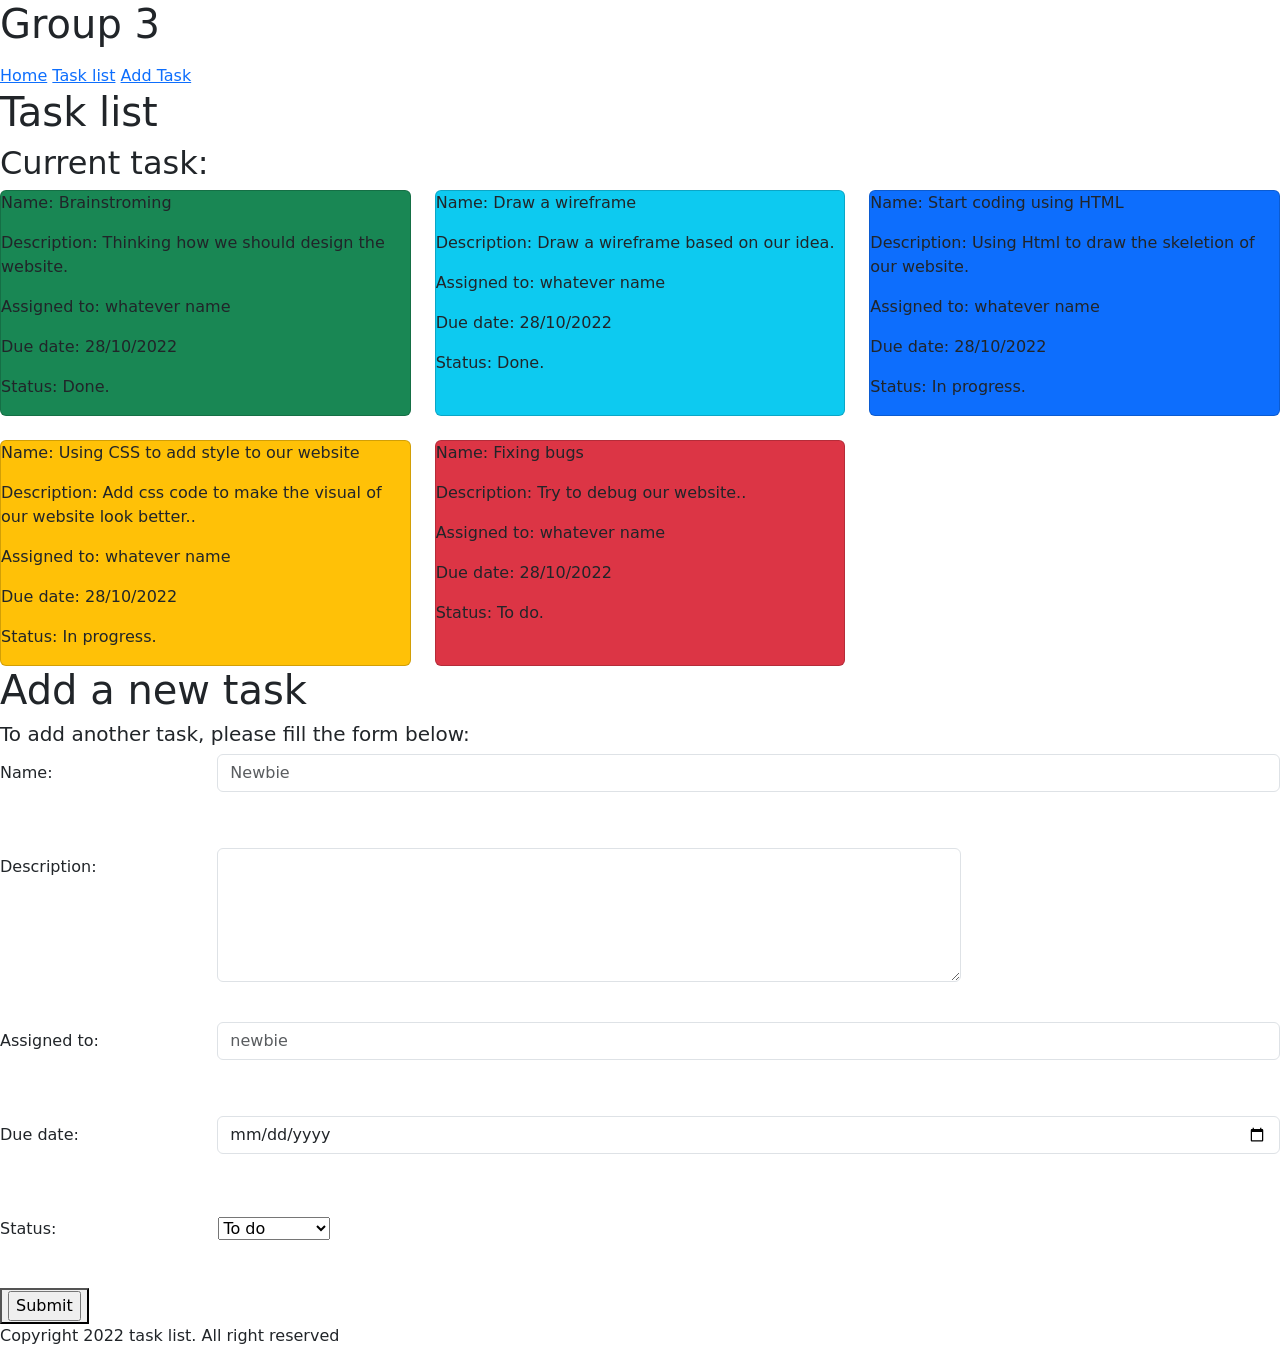
==== index.html @ b773ab02 "modified javascript to make the cardboard display on screen, not working properly!" ====
<!DOCTYPE html>
<html>

<head>
    <title>Group 3 Website</title>
    <meta charset="UTF-8">
    <meta name="viewport" content="width=device-width, initial-scale=4">
    <link rel="stylesheet" href="./style.css">
    

    <!-- CSS only -->
    <link href="https://cdn.jsdelivr.net/npm/bootstrap@5.2.2/dist/css/bootstrap.min.css" rel="stylesheet"
        integrity="sha384-Zenh87qX5JnK2Jl0vWa8Ck2rdkQ2Bzep5IDxbcnCeuOxjzrPF/et3URy9Bv1WTRi" crossorigin="anonymous">
</head>

<body>
    <header>
        <h1>Group 3</h1>
        <p id="date"></p>
    </header>

    <nav>
        <a href="https://hungnewbie.github.io/project-based-on-wireframe/">Home</a>
        <a href="#task">Task list</a>
        <a href="#new">Add Task</a>
    </nav>

    <div class="big-container" id="task">
        <h1>Task list</h1>
        <h2>Current task:</h2>

        <div class="row row-cols-1 row-cols-md-3 g-4" >
            <!-- First card h-100 goes here -->
            <div class="col box1">
                <div class="card h-100 bg-success">
                    <div class="task-box1">
                        <p>Name: Brainstroming
                        <p>Description: Thinking how we should design the website.</p>
                        <p>Assigned to: whatever name</p>
                        <p>Due date: 28/10/2022</p>
                        <p>Status: Done.</p>
                    </div>
                </div>
            </div>


            <!-- First card h-100 goes here -->
            <div class="col box2">
                <div class="card h-100 bg-info">
                    <div class="task-box2">
                        <p>Name: Draw a wireframe
                        <p>Description: Draw a wireframe based on our idea.</p>
                        <p>Assigned to: whatever name</p>
                        <p>Due date: 28/10/2022</p>
                        <p>Status: Done.</p>
                    </div>
                </div>
            </div>

            <!-- First card h-100 goes here -->
            <div class="col box3">
                <div class="card h-100 bg-primary">
                    <div class="task-box3">
                        <p>Name: Start coding using HTML
                        <p>Description: Using Html to draw the skeletion of our website.</p>
                        <p>Assigned to: whatever name</p>
                        <p>Due date: 28/10/2022</p>
                        <p>Status: In progress.</p>
                    </div>
                </div>
            </div>

            <!-- First card h-100 goes here -->
            <div class="col box4">
                <div class="card h-100 bg-warning">
                    <div class="task-box4">
                        <p>Name: Using CSS to add style to our website
                        <p>Description: Add css code to make the visual of our website look better..</p>
                        <p>Assigned to: whatever name</p>
                        <p>Due date: 28/10/2022</p>
                        <p>Status: In progress.</p>
                    </div>
                </div>
            </div>

            <!-- First card h-100 goes here -->
            <div class="col box5">
                <div class="card h-100 bg-danger">
                    <div class="task-box5">
                        <p>Name: Fixing bugs</p>
                        <p>Description: Try to debug our website..</p>
                        <p>Assigned to: whatever name</p>
                        <p>Due date: 28/10/2022</p>
                        <p>Status: To do.</p>
                    </div>
                </div>
            </div>
            <div id="list-items"></div>
        </div>
    </div>
    <div class ="new-task" id="new">
        <h1>Add a new task</h1>
        <h5>To add another task, please fill the form below:</h5>
    <div class="form">
            <form id="form">
            <div class="mb-3 row">
                <label for="name" class="col-sm-2 col-form-label">Name: </label>
                <div class="col-sm-10">
                    <input type="text" class="form-control" name="name" id="name" placeholder="Newbie">
                      <!-- pattern="[a-zA-Z]+" minlength="2" --> 
                      <p id="valid"></p>
                </div>
            </div>
            <br>
            <div class="mb-3 row">
                <label for="description" class="col-sm-2 col-form-label">Description: </label>
                <div class="col-sm-10">
                    <textarea class="form-control" style="width: 70%"  id="taskDescription" rows="5"></textarea>
                    <div class="valid-feedback">Great job!</div>
                    <div class="invalid-feedback">Minimum of 15 characters is required.</div>
                </div>
            </div> 
            <br>
            <div class="mb-3 row">
                <label for="assign" class="col-sm-2 col-form-label">Assigned to: </label>
                <div class="col-sm-10">
                    <input type="tel" class="form-control" name="assign" id="assign" placeholder="newbie">
                    <p id="errorMsg"></p>
                </div>
            </div>
            <br>
            <div class="mb-3 row">
                <label for="date" class="col-sm-2 col-form-label">Due date: </label>
                <div class="col-sm-10">
                    <input type="date" class="form-control" name="date" id="dueDate" row row-cols-4 row-cols-md-2 g-445678>
                    <p id="valid1"></p>
                </div>
            </div>
            <br>
            <div class="mb-3 row">
                <section class="drop-down">
                    <label for="status" class="col-sm-2 col-form-label">Status: </label>
                    <select name="status" id="status">
                        <option value="to do">To do</option>
                        <option value="progress">In progress</option>
                        <option value="review">Review</option>
                        <option value="done">Done</option>
                    </select>
                </section>
            </div>
            <br>
            <div>
               <button><input type="submit" value="Submit" id="btnSubmit" onclick="validateTaskForm(), newCardboard()"/></button>
            </div>
        </form>
    </div>
    </div>
                   <!--task description -->



    <footer>
        <p>Copyright 2022 task list. All right reserved</p>
    </footer>
    <script type="module" src="./formValidate.js"></script>
    <script type = "module" src="./test.js"></script>
    <!-- JavaScript Bundle with Popper -->
    <script src="https://cdn.jsdelivr.net/npm/bootstrap@5.2.2/dist/js/bootstrap.bundle.min.js"
        integrity="sha384-OERcA2EqjJCMA+/3y+gxIOqMEjwtxJY7qPCqsdltbNJuaOe923+mo//f6V8Qbsw3"
        crossorigin="anonymous"></script>
    <script src="https://cdn.jsdelivr.net/npm/@popperjs/core@2.11.6/dist/umd/popper.min.js"
        integrity="sha384-oBqDVmMz9ATKxIep9tiCxS/Z9fNfEXiDAYTujMAeBAsjFuCZSmKbSSUnQlmh/jp3"
        crossorigin="anonymous"></script>
    <script src="https://cdn.jsdelivr.net/npm/bootstrap@5.2.2/dist/js/bootstrap.min.js"
        integrity="sha384-IDwe1+LCz02ROU9k972gdyvl+AESN10+x7tBKgc9I5HFtuNz0wWnPclzo6p9vxnk"
        crossorigin="anonymous"></script>
</body>

</html>
</body>

</html>
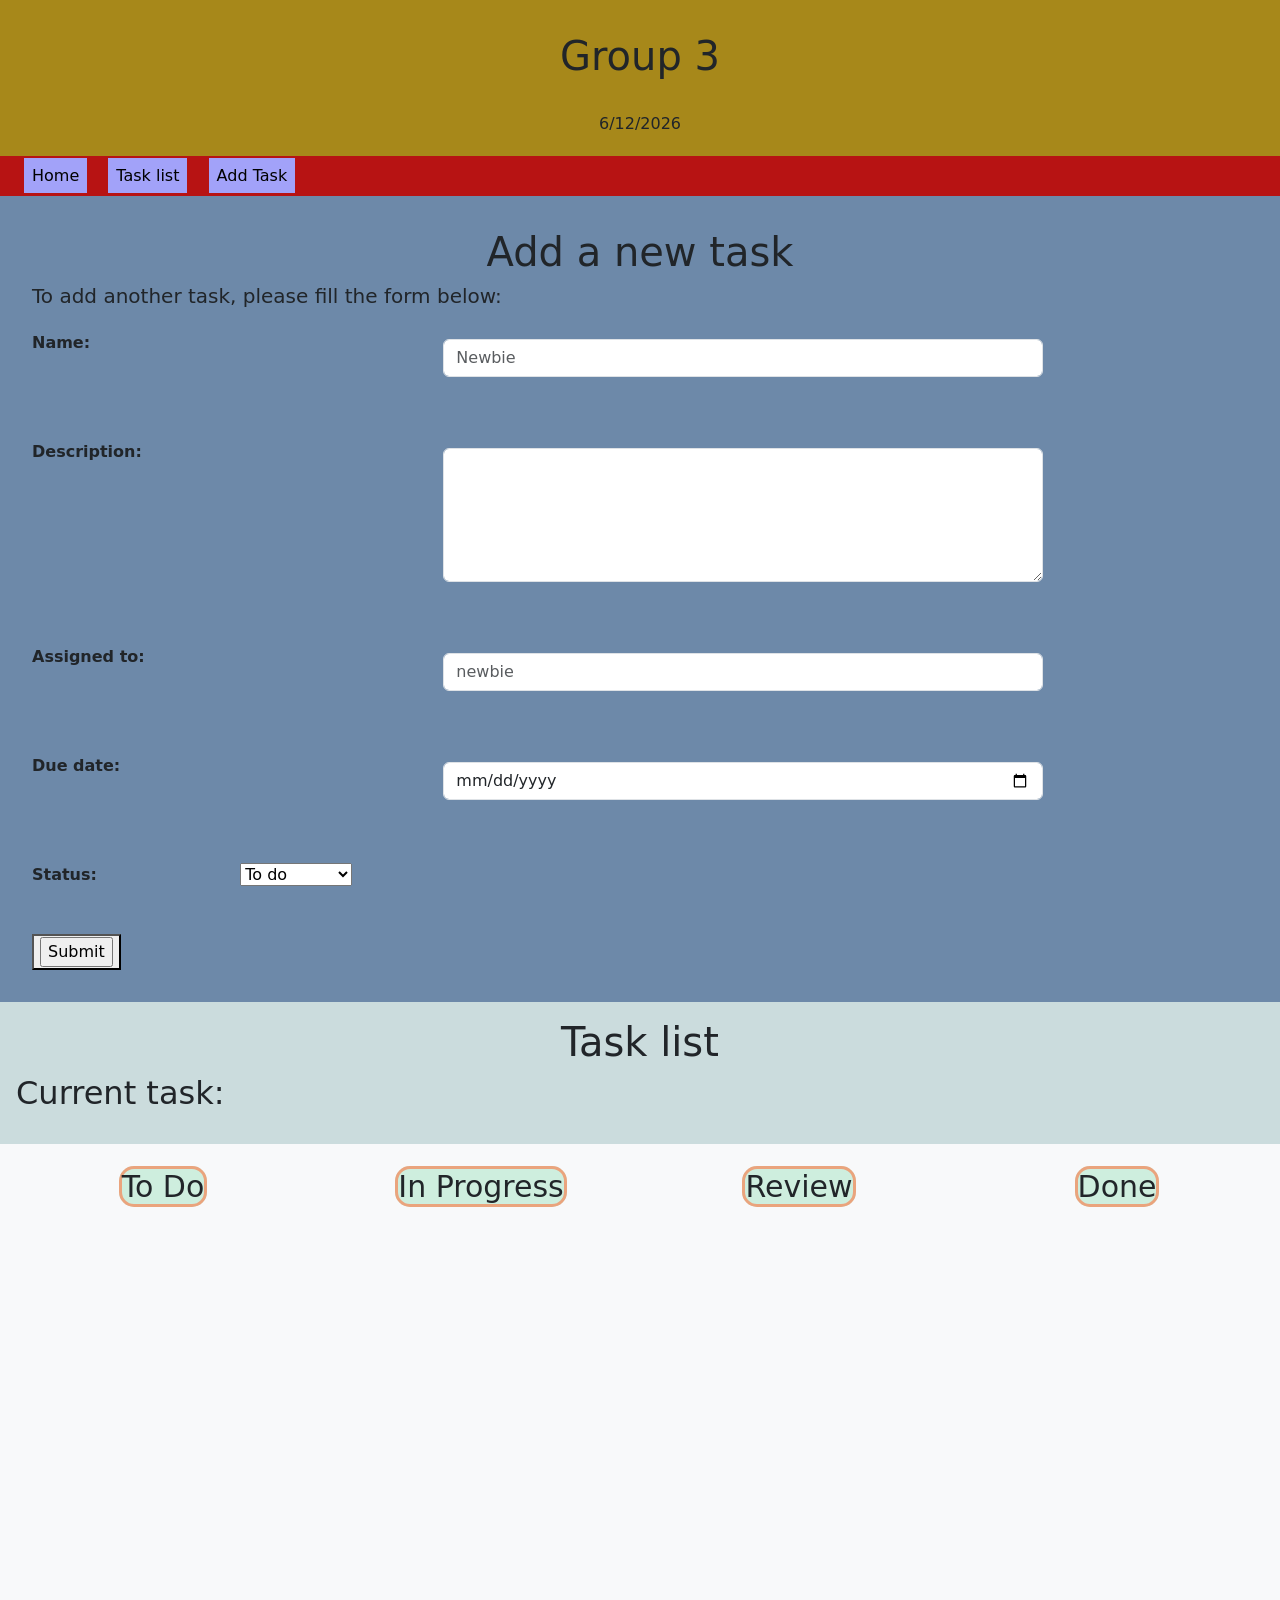
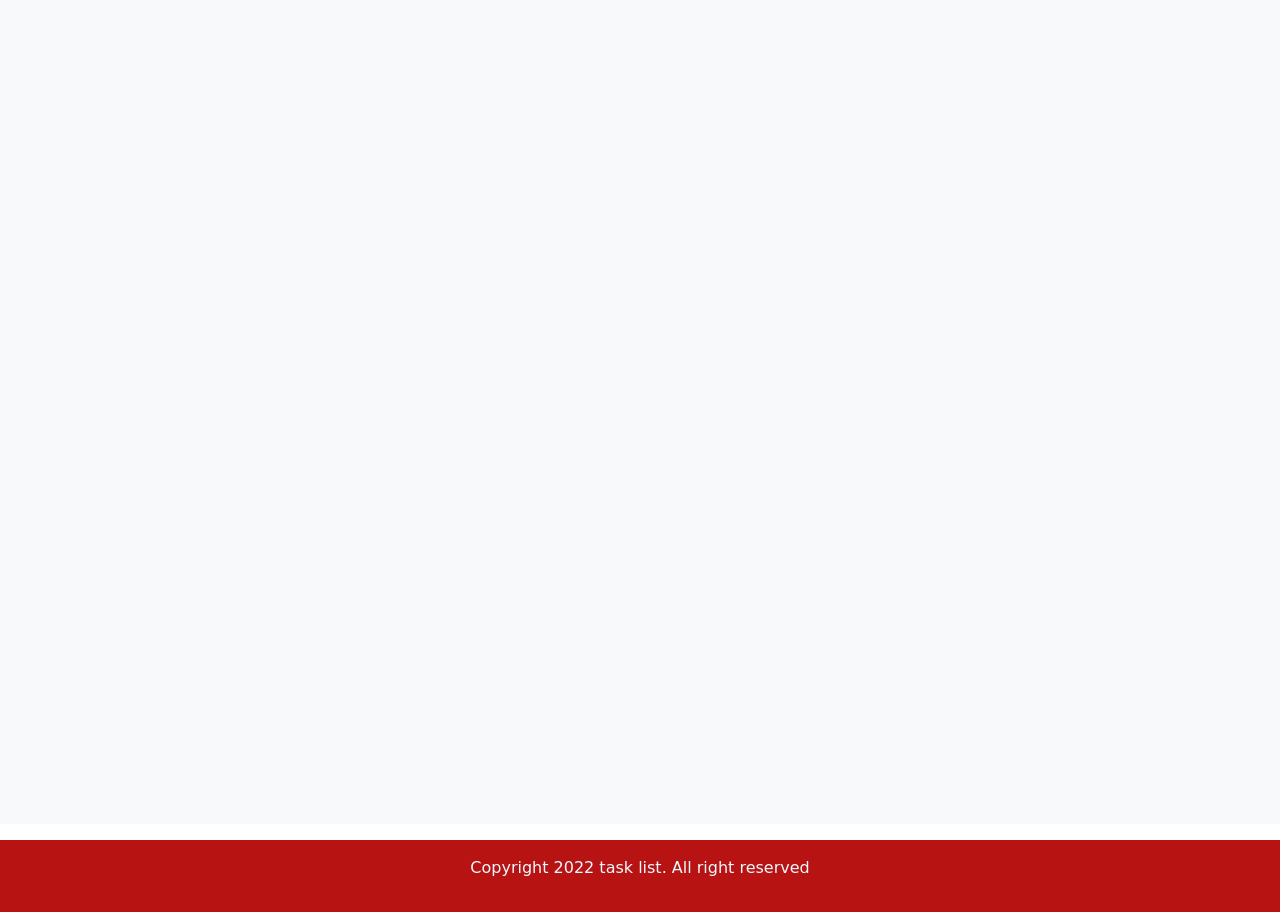
==== commit c6133610: "Delete button not working properly, Done button not working" ====
--- a/index.html
+++ b/index.html
@@ -25,79 +25,7 @@
         <a href="#new">Add Task</a>
     </nav>
 
-    <div class="big-container" id="task">
-        <h1>Task list</h1>
-        <h2>Current task:</h2>
 
-        <div class="row row-cols-1 row-cols-md-3 g-4" >
-            <!-- First card h-100 goes here -->
-            <div class="col box1">
-                <div class="card h-100 bg-success">
-                    <div class="task-box1">
-                        <p>Name: Brainstroming
-                        <p>Description: Thinking how we should design the website.</p>
-                        <p>Assigned to: whatever name</p>
-                        <p>Due date: 28/10/2022</p>
-                        <p>Status: Done.</p>
-                    </div>
-                </div>
-            </div>
-
-
-            <!-- First card h-100 goes here -->
-            <div class="col box2">
-                <div class="card h-100 bg-info">
-                    <div class="task-box2">
-                        <p>Name: Draw a wireframe
-                        <p>Description: Draw a wireframe based on our idea.</p>
-                        <p>Assigned to: whatever name</p>
-                        <p>Due date: 28/10/2022</p>
-                        <p>Status: Done.</p>
-                    </div>
-                </div>
-            </div>
-
-            <!-- First card h-100 goes here -->
-            <div class="col box3">
-                <div class="card h-100 bg-primary">
-                    <div class="task-box3">
-                        <p>Name: Start coding using HTML
-                        <p>Description: Using Html to draw the skeletion of our website.</p>
-                        <p>Assigned to: whatever name</p>
-                        <p>Due date: 28/10/2022</p>
-                        <p>Status: In progress.</p>
-                    </div>
-                </div>
-            </div>
-
-            <!-- First card h-100 goes here -->
-            <div class="col box4">
-                <div class="card h-100 bg-warning">
-                    <div class="task-box4">
-                        <p>Name: Using CSS to add style to our website
-                        <p>Description: Add css code to make the visual of our website look better..</p>
-                        <p>Assigned to: whatever name</p>
-                        <p>Due date: 28/10/2022</p>
-                        <p>Status: In progress.</p>
-                    </div>
-                </div>
-            </div>
-
-            <!-- First card h-100 goes here -->
-            <div class="col box5">
-                <div class="card h-100 bg-danger">
-                    <div class="task-box5">
-                        <p>Name: Fixing bugs</p>
-                        <p>Description: Try to debug our website..</p>
-                        <p>Assigned to: whatever name</p>
-                        <p>Due date: 28/10/2022</p>
-                        <p>Status: To do.</p>
-                    </div>
-                </div>
-            </div>
-            <div id="list-items"></div>
-        </div>
-    </div>
     <div class ="new-task" id="new">
         <h1>Add a new task</h1>
         <h5>To add another task, please fill the form below:</h5>
@@ -107,7 +35,6 @@
                 <label for="name" class="col-sm-2 col-form-label">Name: </label>
                 <div class="col-sm-10">
                     <input type="text" class="form-control" name="name" id="name" placeholder="Newbie">
-                      <!-- pattern="[a-zA-Z]+" minlength="2" --> 
                       <p id="valid"></p>
                 </div>
             </div>
@@ -115,9 +42,8 @@
             <div class="mb-3 row">
                 <label for="description" class="col-sm-2 col-form-label">Description: </label>
                 <div class="col-sm-10">
-                    <textarea class="form-control" style="width: 70%"  id="taskDescription" rows="5"></textarea>
-                    <div class="valid-feedback">Great job!</div>
-                    <div class="invalid-feedback">Minimum of 15 characters is required.</div>
+                    <textarea class="form-control"  name="description" id="description" rows="5"></textarea>
+                    <p id="valid2"></p>
                 </div>
             </div> 
             <br>
@@ -141,29 +67,52 @@
                 <section class="drop-down">
                     <label for="status" class="col-sm-2 col-form-label">Status: </label>
                     <select name="status" id="status">
-                        <option value="to do">To do</option>
-                        <option value="progress">In progress</option>
-                        <option value="review">Review</option>
-                        <option value="done">Done</option>
+                        <option value="To Do">To do</option>
+                        <option value="In Progress">In progress</option>
+                        <option value="Review">Review</option>
+                        <option value="Done">Done</option>
                     </select>
                 </section>
             </div>
             <br>
             <div>
-               <button><input type="submit" value="Submit" id="btnSubmit" onclick="validateTaskForm(), newCardboard()"/></button>
+               <button><input type="submit" value="Submit" id="btnSubmit" /></button>
             </div>
         </form>
     </div>
     </div>
+    <div class="big-container" id="task">
+        <h1>Task list</h1>
+        <h2>Current task:</h2>      
+            <div id="list-items"></div>
+        </div>
+    </div>
                    <!--task description -->
-
+                   <div class="d-flex justify-content-center  bg-light mb-3 p-1" style="height: 100vw;" id="tasksList">
+                    <div class="col-md-3 text-center tasksList  mt-3">
+                      <span style="font-size: 30px; border: 3px solid rgba(243, 143, 97, 0.774);  border-radius: 15px; background-color: rgb(206, 238, 222);" class=" pl-5 pr-5">To Do</span>
+                      <div class="col" id="todo"></div>
+                    </div>
+                    <div class="col-md-3 text-center tasksList  mt-3">
+                      <span style="font-size: 30px; border: 3px solid rgba(243, 143, 97, 0.774);  border-radius: 15px; background-color: rgb(206, 238, 222);" class=" pl-5 pr-5">In Progress</span>
+                      <div class="col" id="inprog"></div>
+                    </div>
+                    <div class="col-md-3 text-center tasksList  mt-3">
+                      <span style="font-size: 30px; border: 3px solid rgba(243, 143, 97, 0.774);  border-radius: 15px; background-color: rgb(206, 238, 222);" class=" pl-5 pr-5">Review</span>
+                      <div class="col" id="review"></div>
+                    </div>
+                    <div class="col-md-3 text-center tasksList  mt-3">
+                      <span style="font-size: 30px; border: 3px solid rgba(243, 143, 97, 0.774);  border-radius: 15px; background-color: rgb(206, 238, 222);" class=" pl-5 pr-5">Done</span>
+                      <div class="col" id="done"></div>
+                    </div>
+                   </div>
 
 
     <footer>
         <p>Copyright 2022 task list. All right reserved</p>
     </footer>
-    <script type="module" src="./formValidate.js"></script>
-    <script type = "module" src="./test.js"></script>
+   <!-- <script  src="./test2.js"></script> -->
+    <script  src="./test3.js"></script>
     <!-- JavaScript Bundle with Popper -->
     <script src="https://cdn.jsdelivr.net/npm/bootstrap@5.2.2/dist/js/bootstrap.bundle.min.js"
         integrity="sha384-OERcA2EqjJCMA+/3y+gxIOqMEjwtxJY7qPCqsdltbNJuaOe923+mo//f6V8Qbsw3"
--- a/style.css
+++ b/style.css
@@ -0,0 +1,92 @@
+html {
+    text-align: center;
+    color: red;
+    font-size: 16px;
+}
+
+nav {
+    background-color: #b71313;
+    text-align: left;
+    padding: 0.5rem;
+}
+
+nav a {
+    margin-left: 1rem;
+    padding: 0.5rem;
+    list-style: none;
+    text-decoration: none;
+    color:black;
+    background-color: #a2a2f9;
+}
+
+header h1 {
+    background-color: #a7881a;
+    padding: 2rem;
+    margin: 0;
+}
+
+.big-container {
+    background-color: #cbdcdd;
+    padding: 1rem;
+}
+
+.big-container h2 {
+    padding-bottom: 0.5rem;
+    text-align: left;
+}
+
+.new-task {
+    background-color: #6d89a9;
+    padding: 2rem;
+}
+
+.new-task h5 {
+    margin-bottom: 1rem;
+    text-align: left;
+}
+
+.form {
+    text-align: left;
+    font-weight: bold;
+}
+
+.submit {
+    text-align: center;
+}
+
+footer {
+    padding: 1rem;
+    background-color: #b71313;
+    color:aliceblue;
+}
+
+@media only screen and (max-width: 350px)  {
+    nav a{
+        max-width: 100%;
+        display: flex;
+        flex-wrap: wrap;        
+        justify-content: center;
+    }
+
+    nav {
+        background-color: #a2a2f9;
+    }
+}
+
+.form-control {
+    margin: 0 auto; 
+    margin-bottom: 15px;
+    margin-top: 15px;
+    max-width: 600px;
+}
+
+.valid-feedback, .invalid-feedback, #valid, #valid1, #valid2, #errorMsg {
+    text-align: center;
+    color: rgb(143, 38, 59);
+}
+
+#date {
+    background-color: #a7881a;
+    margin-bottom: 0px;
+    padding-bottom: 20px;
+}
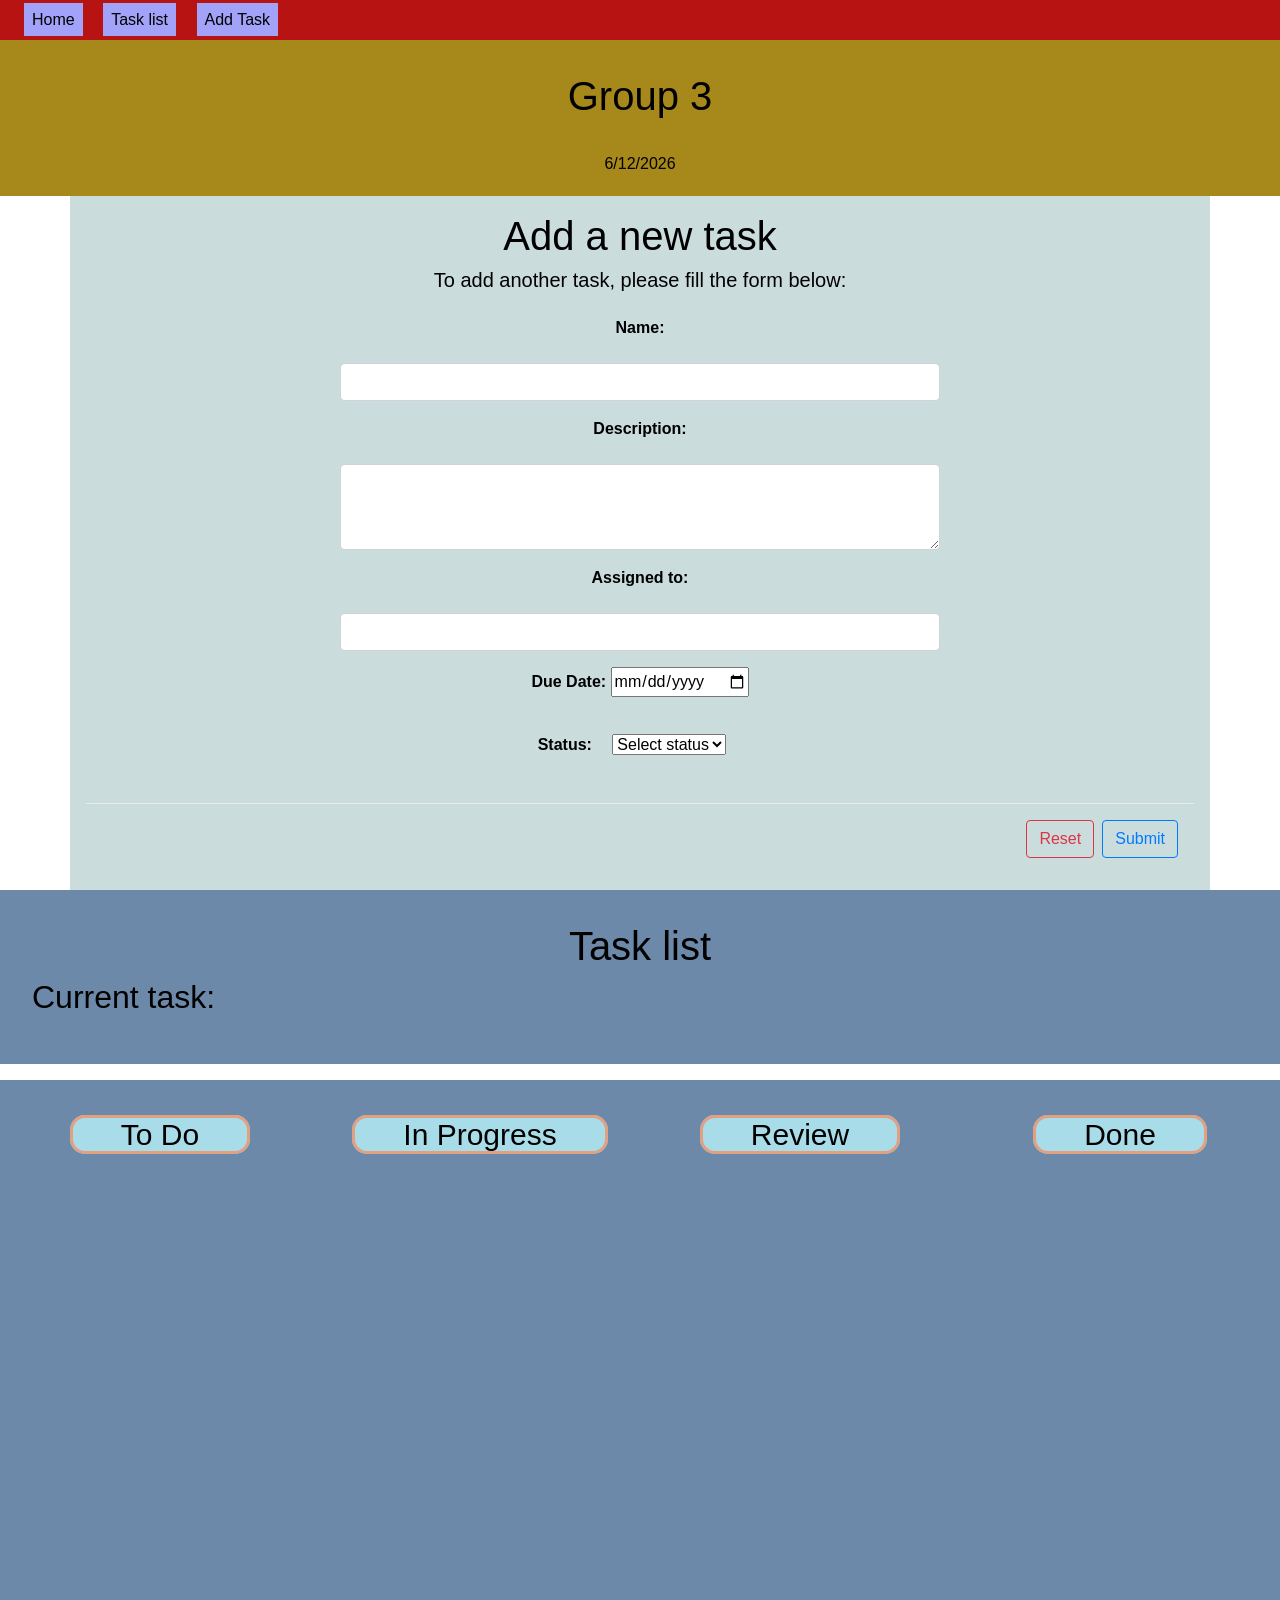
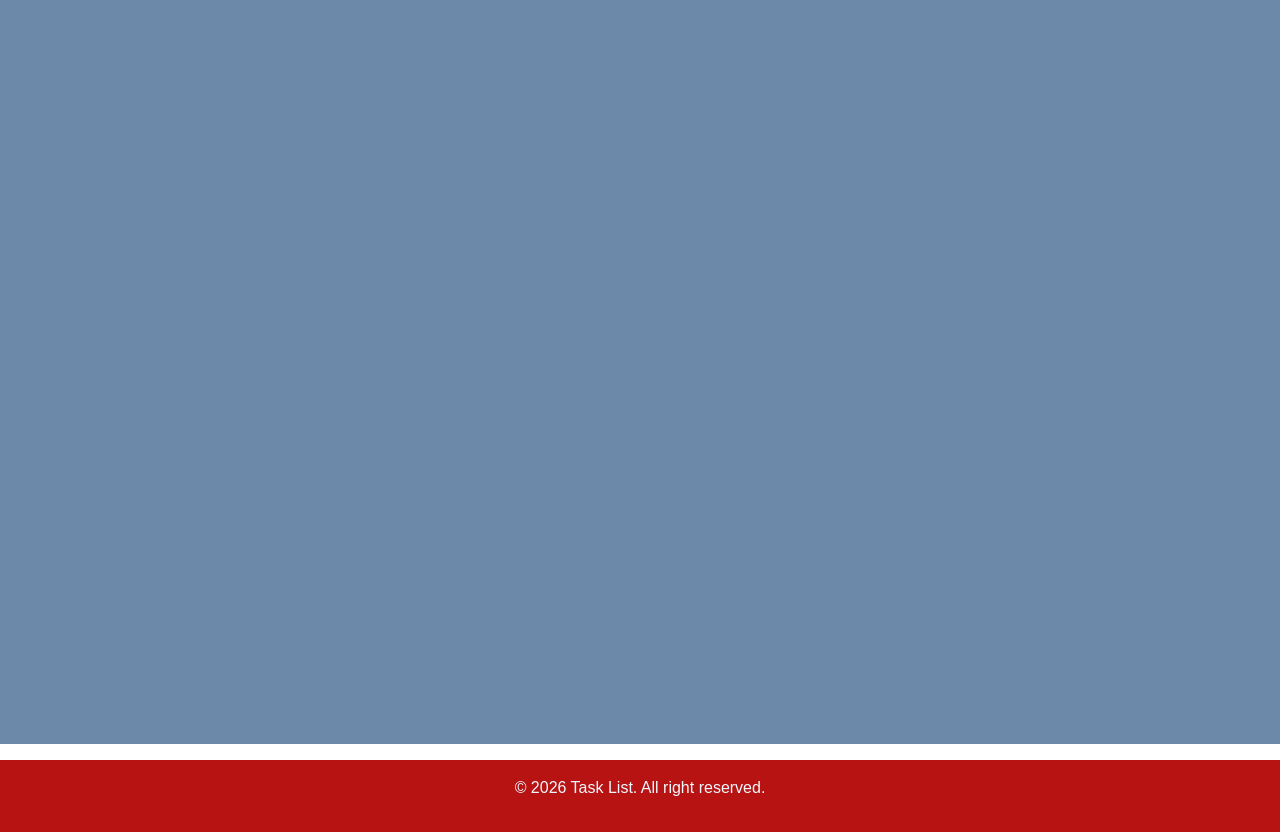
==== commit d2c6e1f7: "change name of html file to work with github pages" ====
--- a/index.html
+++ b/index.html
@@ -2,130 +2,152 @@
 <html>
 
 <head>
-    <title>Group 3 Website</title>
-    <meta charset="UTF-8">
-    <meta name="viewport" content="width=device-width, initial-scale=4">
-    <link rel="stylesheet" href="./style.css">
-    
+  <meta charset="utf-8" />
+  <meta name="viewport" content="width=device-width, initial-scale=1.0" />
+  <title>Task Schedular</title>
+  <link rel="stylesheet" href="https://cdnjs.cloudflare.com/ajax/libs/twitter-bootstrap/4.1.3/css/bootstrap.min.css" />
+  <link rel="stylesheet" href="https://cdnjs.cloudflare.com/ajax/libs/font-awesome/4.7.0/css/font-awesome.min.css" />
+  <link href="https://fonts.googleapis.com/css2?family=Raleway:wght@300;400;700&display=swap" rel="stylesheet">
 
-    <!-- CSS only -->
-    <link href="https://cdn.jsdelivr.net/npm/bootstrap@5.2.2/dist/css/bootstrap.min.css" rel="stylesheet"
-        integrity="sha384-Zenh87qX5JnK2Jl0vWa8Ck2rdkQ2Bzep5IDxbcnCeuOxjzrPF/et3URy9Bv1WTRi" crossorigin="anonymous">
+  <link rel="stylesheet" href="./style1.css" />
 </head>
 
 <body>
+  <!-- Navigation bar -->
+  <div>
+    <nav>
+      <a href="https://hungnewbie.github.io/project-based-on-wireframe/">Home</a>
+      <a href="#task">Task list</a>
+      <a href="#form">Add Task</a>
+    </nav>
     <header>
-        <h1>Group 3</h1>
-        <p id="date"></p>
+      <h1>Group 3</h1>
+      <div id="date"></div>
     </header>
 
-    <nav>
-        <a href="https://hungnewbie.github.io/project-based-on-wireframe/">Home</a>
-        <a href="#task">Task list</a>
-        <a href="#new">Add Task</a>
-    </nav>
+    <!-- Content header  -->
+    <div class="container m-auto">
+      <div class="row">
+        <div class="col-12 m-auto">
+          <h1>Add a new task</h1>
+          <h5>To add another task, please fill the form below:</h5>
+          <!-- Form -->
+          <form id="form">
+            <div class="modal-body m-auto">
+              <div class="row">
+                <div class="col-12">
+                  <div class="mb-3">
+                    <label class="form-label">Name:</label>
+                    <input id="name" type="text" class="form-control" />
+                    <small id="error-name"></small>
+                  </div>
+                </div>
+                <div class="col-12">
+                  <div class="mb-3">
+                    <label class="form-label">Description:</label>
+                    <textarea class="form-control" id="description" rows="3"></textarea>
+                    <small id="error-description"></small>
+                  </div>
+                </div>
+              </div>
+              <div class="row">
+                <div class="col-12">
+                  <div class="mb-3">
+                    <label class="form-label">Assigned to:</label>
+                    <input id="assignedTo" type="text" class="form-control" />
+                    <small id="error-assignee"></small>
+                  </div>
+                </div>
+              </div>
+              <div class="row">
+                <div class="col-12">
+                  <div class="mb-3">
+                    <label class="form-label" for="due date">Due Date:</label>
+                    <input type="date" id="duedate" name="due date" />
+                    <small id="error-date"></small>
+                  </div>
+                </div>
+              </div>
+              <div class="row">
+                <div class="col-12">
+                  <div class="mb-3">
+                    <label class="form-label" for="status">Status:</label>
+                    <select id="status" class="form-select m-3" aria-label="Default select example">
+                      <option value="0">Select status</option>
+                      <option value="To Do">To Do</option>
+                      <option value="In Progress">In Progress</option>
+                      <option value="Review">Review</option>
+                      <option value="Done">Done</option>
+                    </select>
+                    <small id="error-status"></small>
+                  </div>
+                </div>
+              </div>
+            </div>
+            <div class="modal-footer">
+              <button type="button" class="btn btn-outline-danger" onclick="clearInput()">
+                Reset
+              </button>
+              <button id="submitBTN" type="submit" class="btn btn-outline-primary">
+                Submit
+              </button>
+            </div>
+          </form>
+        </div>
+      </div>
+    </div>
+  </div>
+  </div>
+  </div>
+  </div>
+  </div>
+  <div class="big-container" id="task">
+    <h1>Task list</h1>
+    <h2>Current task:</h2>
+    <div id="list-items"></div>
+  </div>
+  </div>
 
 
-    <div class ="new-task" id="new">
-        <h1>Add a new task</h1>
-        <h5>To add another task, please fill the form below:</h5>
-    <div class="form">
-            <form id="form">
-            <div class="mb-3 row">
-                <label for="name" class="col-sm-2 col-form-label">Name: </label>
-                <div class="col-sm-10">
-                    <input type="text" class="form-control" name="name" id="name" placeholder="Newbie">
-                      <p id="valid"></p>
-                </div>
-            </div>
-            <br>
-            <div class="mb-3 row">
-                <label for="description" class="col-sm-2 col-form-label">Description: </label>
-                <div class="col-sm-10">
-                    <textarea class="form-control"  name="description" id="description" rows="5"></textarea>
-                    <p id="valid2"></p>
-                </div>
-            </div> 
-            <br>
-            <div class="mb-3 row">
-                <label for="assign" class="col-sm-2 col-form-label">Assigned to: </label>
-                <div class="col-sm-10">
-                    <input type="tel" class="form-control" name="assign" id="assign" placeholder="newbie">
-                    <p id="errorMsg"></p>
-                </div>
-            </div>
-            <br>
-            <div class="mb-3 row">
-                <label for="date" class="col-sm-2 col-form-label">Due date: </label>
-                <div class="col-sm-10">
-                    <input type="date" class="form-control" name="date" id="dueDate" row row-cols-4 row-cols-md-2 g-445678>
-                    <p id="valid1"></p>
-                </div>
-            </div>
-            <br>
-            <div class="mb-3 row">
-                <section class="drop-down">
-                    <label for="status" class="col-sm-2 col-form-label">Status: </label>
-                    <select name="status" id="status">
-                        <option value="To Do">To do</option>
-                        <option value="In Progress">In progress</option>
-                        <option value="Review">Review</option>
-                        <option value="Done">Done</option>
-                    </select>
-                </section>
-            </div>
-            <br>
-            <div>
-               <button><input type="submit" value="Submit" id="btnSubmit" /></button>
-            </div>
-        </form>
+  <div class="d-flex justify-content-center" style="height: 100vw;" id="tasksList">
+    <div class="col-md-3 text-center tasksList  mt-3">
+      <span
+        style="font-size: 30px; border: 3px solid rgba(243, 143, 97, 0.774);  border-radius: 15px; background-color: rgb(169, 220, 233);"
+        class=" pl-5 pr-5">To Do</span>
+      <div class="col" id="todo"></div>
     </div>
+    <div class="col-md-3 text-center tasksList  mt-3">
+      <span
+        style="font-size: 30px; border: 3px solid rgba(243, 143, 97, 0.774);  border-radius: 15px; background-color: rgb(169, 220, 233);"
+        class=" pl-5 pr-5">In Progress</span>
+      <div class="col" id="inprog"></div>
     </div>
-    <div class="big-container" id="task">
-        <h1>Task list</h1>
-        <h2>Current task:</h2>      
-            <div id="list-items"></div>
-        </div>
+    <div class="col-md-3 text-center tasksList  mt-3">
+      <span
+        style="font-size: 30px; border: 3px solid rgba(243, 143, 97, 0.774);  border-radius: 15px; background-color: rgb(169, 220, 233);"
+        class=" pl-5 pr-5">Review</span>
+      <div class="col" id="review"></div>
     </div>
-                   <!--task description -->
-                   <div class="d-flex justify-content-center  bg-light mb-3 p-1" style="height: 100vw;" id="tasksList">
-                    <div class="col-md-3 text-center tasksList  mt-3">
-                      <span style="font-size: 30px; border: 3px solid rgba(243, 143, 97, 0.774);  border-radius: 15px; background-color: rgb(206, 238, 222);" class=" pl-5 pr-5">To Do</span>
-                      <div class="col" id="todo"></div>
-                    </div>
-                    <div class="col-md-3 text-center tasksList  mt-3">
-                      <span style="font-size: 30px; border: 3px solid rgba(243, 143, 97, 0.774);  border-radius: 15px; background-color: rgb(206, 238, 222);" class=" pl-5 pr-5">In Progress</span>
-                      <div class="col" id="inprog"></div>
-                    </div>
-                    <div class="col-md-3 text-center tasksList  mt-3">
-                      <span style="font-size: 30px; border: 3px solid rgba(243, 143, 97, 0.774);  border-radius: 15px; background-color: rgb(206, 238, 222);" class=" pl-5 pr-5">Review</span>
-                      <div class="col" id="review"></div>
-                    </div>
-                    <div class="col-md-3 text-center tasksList  mt-3">
-                      <span style="font-size: 30px; border: 3px solid rgba(243, 143, 97, 0.774);  border-radius: 15px; background-color: rgb(206, 238, 222);" class=" pl-5 pr-5">Done</span>
-                      <div class="col" id="done"></div>
-                    </div>
-                   </div>
+    <div class="col-md-3 text-center tasksList  mt-3">
+      <span
+        style="font-size: 30px; border: 3px solid rgba(243, 143, 97, 0.774);  border-radius: 15px; background-color: rgb(169, 220, 233);"
+        class=" pl-5 pr-5">Done</span>
+      <div class="col" id="done"></div>
+    </div>
+  </div>
 
 
-    <footer>
-        <p>Copyright 2022 task list. All right reserved</p>
-    </footer>
-   <!-- <script  src="./test2.js"></script> -->
-    <script  src="./test3.js"></script>
-    <!-- JavaScript Bundle with Popper -->
-    <script src="https://cdn.jsdelivr.net/npm/bootstrap@5.2.2/dist/js/bootstrap.bundle.min.js"
-        integrity="sha384-OERcA2EqjJCMA+/3y+gxIOqMEjwtxJY7qPCqsdltbNJuaOe923+mo//f6V8Qbsw3"
-        crossorigin="anonymous"></script>
-    <script src="https://cdn.jsdelivr.net/npm/@popperjs/core@2.11.6/dist/umd/popper.min.js"
-        integrity="sha384-oBqDVmMz9ATKxIep9tiCxS/Z9fNfEXiDAYTujMAeBAsjFuCZSmKbSSUnQlmh/jp3"
-        crossorigin="anonymous"></script>
-    <script src="https://cdn.jsdelivr.net/npm/bootstrap@5.2.2/dist/js/bootstrap.min.js"
-        integrity="sha384-IDwe1+LCz02ROU9k972gdyvl+AESN10+x7tBKgc9I5HFtuNz0wWnPclzo6p9vxnk"
-        crossorigin="anonymous"></script>
+  <!-- <script src="./resource/js/taskmanager.js"></script> -->
+  <script src="./test2.js"></script>
+
+  <script src="https://cdn.jsdelivr.net/npm/bootstrap@5.2.0-beta1/dist/js/bootstrap.bundle.min.js"
+    integrity="sha384-pprn3073KE6tl6bjs2QrFaJGz5/SUsLqktiwsUTF55Jfv3qYSDhgCecCxMW52nD2"
+    crossorigin="anonymous"></script>
+  <script src="https://cdnjs.cloudflare.com/ajax/libs/jquery/3.2.1/jquery.min.js"></script>
+  <script src="https://cdnjs.cloudflare.com/ajax/libs/twitter-bootstrap/4.1.3/js/bootstrap.bundle.min.js"></script>
 </body>
-
-</html>
-</body>
+<footer>
+  <p>&copy; <script>document.write(new Date().getFullYear())</script> Task List. All right reserved.</p>
+</footer>
 
 </html>
--- a/style1.css
+++ b/style1.css
@@ -0,0 +1,96 @@
+body {
+    text-align: center;
+    color: black;
+    font-size: 16px;
+}
+
+nav {
+    background-color: #b71313;
+    text-align: left;
+    padding: 0.5rem;
+}
+
+nav a {
+    margin-left: 1rem;
+    padding: 0.5rem;
+    list-style: none;
+    text-decoration: none;
+    color:black;
+    background-color: #a2a2f9;
+}
+
+header h1 {
+    background-color: #a7881a;
+    padding: 2rem;
+    margin: 0;
+}
+
+.container {
+    background-color: #CBDCDD;
+    padding: 1rem;
+   
+    width: 100%;
+}
+
+
+
+.big-container {
+    background-color: #6d89a9;
+    padding: 2rem;
+}
+
+.big-container h2 {
+    padding-bottom: 0.5rem;
+    text-align: left;
+}
+
+.tasksList {
+    background-color: #6d89a9;
+    padding: 2rem;
+}
+
+
+#form {
+    text-align: center;
+    font-weight: bold;
+}
+
+.form-control {
+    margin: 0 auto; 
+    margin-bottom: 15px;
+    margin-top: 15px;
+    max-width: 600px;
+}
+
+footer {
+    padding: 1rem;
+    background-color: #b71313;
+    color:aliceblue;
+    margin-top: 1rem;
+}
+
+@media only screen and (max-width: 350px)  {
+    nav a{
+        max-width: 100%;
+        display: flex;
+        flex-wrap: wrap;        
+        justify-content: center;
+    }
+
+    nav {
+        background-color: #a2a2f9;
+    }
+}
+
+
+
+ #error-status, #error-date, #error-assignee, #error-description, #error-name {
+    text-align: center;
+    color: rgb(143, 38, 59);
+}
+
+#date {
+    background-color: #a7881a;
+    margin-bottom: 0px;
+    padding-bottom: 20px;
+}
